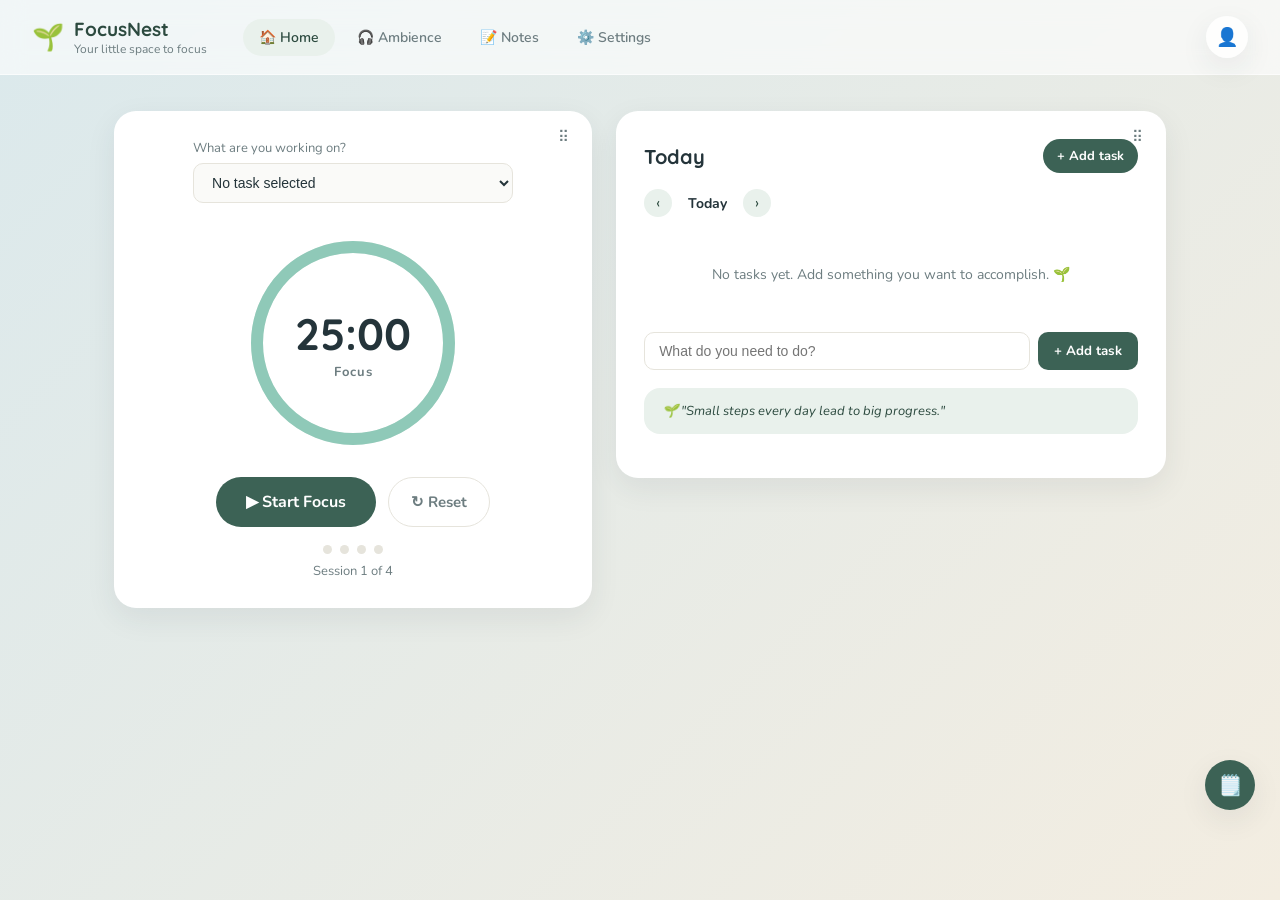
==== nest/index.html @ 93903e7e "feat: landing page added" ====
<!DOCTYPE html>
<html lang="en">
<head>
    <meta charset="UTF-8">
    <meta name="viewport" content="width=device-width, initial-scale=1.0">

    <title>FocusNest</title>

    <link rel="preconnect" href="https://fonts.googleapis.com">
    <link href="https://fonts.googleapis.com/css2?family=Nunito:wght@400;600;700;800&family=Quicksand:wght@600;700&display=swap" rel="stylesheet">

    <link rel="stylesheet" href="style.css">
</head>

<body>

    <div id="ambienceBackground"></div>

    <!-- ============ TOP NAV ============ -->
    <header class="topnav">

        <div class="brand">
            <span class="brand-leaf">🌱</span>
            <div>
                <div class="brand-name">FocusNest</div>
                <div class="brand-tag">Your little space to focus</div>
            </div>
        </div>

        <nav class="nav-links">
            <button class="nav-link active" id="navHome">🏠 Home</button>
            <button class="nav-link" id="navAmbience">🎧 Ambience</button>
            <button class="nav-link" id="navNotes">📝 Notes</button>
            <button class="nav-link" id="navSettings">⚙️ Settings</button>
        </nav>

        <button id="accountButton" class="account-avatar-button" aria-label="Account">👤</button>

    </header>

    <!-- ============ MOBILE BOTTOM NAV ============ -->
    <nav class="bottom-nav">
        <button class="bottom-nav-item active" id="bottomNavHome">
            <span>🏠</span>Home
        </button>
        <button class="bottom-nav-item" id="bottomNavTasks">
            <span>✅</span>Tasks
        </button>
        <button class="bottom-nav-item" id="bottomNavAmbience">
            <span>🎧</span>Ambience
        </button>
        <button class="bottom-nav-item" id="bottomNavNotes">
            <span>📝</span>Notes
        </button>
        <button class="bottom-nav-item" id="bottomNavMore">
            <span>⋯</span>More
        </button>
    </nav>

    <main class="dashboard">

        <!-- ============ FOCUS CARD ============ -->
        <section class="focus-card" id="focusCard">

            <div class="card-drag-handle" title="Drag to move, double-click to reset">⠿</div>

            <!-- TIMER VIEW -->
            <div class="card-view active" id="timerView">

                <div class="task-select-row">
                    <label for="activeTaskSelect" class="task-select-label">What are you working on?</label>
                    <select id="activeTaskSelect" class="task-select">
                        <option value="">No task selected</option>
                    </select>
                </div>

                <div class="progress-ring-wrap">

                    <svg viewBox="0 0 220 220" class="progress-ring">
                        <circle class="ring-track" cx="110" cy="110" r="96"></circle>
                        <circle class="ring-progress" id="ringProgress" cx="110" cy="110" r="96"></circle>
                    </svg>

                    <div class="timer-center">
                        <div class="timer" id="timer">25:00</div>
                        <p class="session-type" id="sessionType">Focus</p>
                    </div>

                </div>

                <div class="timer-controls">
                    <button id="startButton" class="btn-primary btn-lg">▶ Start Focus</button>
                    <button id="resetButton" class="btn-ghost">↻ Reset</button>
                </div>

                <div class="session-dots" id="sessionDots"></div>

                <p class="session-count" id="sessionProgress">Session 1 of 4</p>

            </div>

            <!-- SESSION COMPLETE VIEW -->
            <div class="card-view" id="completeView">

                <div class="complete-icon">🌱</div>

                <h2 class="complete-title">Session Complete!</h2>
                <p class="complete-sub">Great work! 🎉</p>
                <p class="complete-detail">You focused for <strong id="completedMinutes">25</strong> minutes.</p>

                <div class="quote-box">"Progress, not perfection. Keep going!"</div>

                <div class="complete-actions">
                    <button id="takeBreakButton" class="btn-primary">Take a Break</button>
                    <button id="startNextButton" class="btn-secondary">Start Next Session</button>
                </div>

            </div>

            <!-- BREAK INTRO VIEW -->
            <div class="card-view" id="breakIntroView">

                <div class="break-hero"></div>

                <h2 class="complete-title">Time for a Break</h2>
                <p class="complete-sub">You've earned this! 🌱</p>

                <div class="timer break-preview-timer" id="breakPreviewTimer">05:00</div>

                <ul class="break-suggestions">
                    <li><label><input type="radio" name="breakSuggestion" checked> Take a short walk</label></li>
                    <li><label><input type="radio" name="breakSuggestion"> Drink some water</label></li>
                    <li><label><input type="radio" name="breakSuggestion"> Stretch</label></li>
                    <li><label><input type="radio" name="breakSuggestion"> Look away from your screen</label></li>
                </ul>

                <div class="complete-actions">
                    <button id="startBreakButton" class="btn-primary">▶ Start Break</button>
                    <button id="skipBreakButton" class="btn-secondary">Skip</button>
                </div>

            </div>

        </section>

        <!-- ============ TASKS CARD ============ -->
        <section class="tasks-card" id="tasksCard">

            <div class="card-drag-handle" title="Drag to move, double-click to reset">⠿</div>

            <div class="tasks-header">
                <h2>Today</h2>
                <button id="addTaskHeaderButton" class="btn-primary btn-sm">+ Add task</button>
            </div>

            <div class="date-nav" id="dateNav">
                <button id="prevDateButton" class="date-nav-button" aria-label="Previous day">‹</button>
                <button id="dateLabel" class="date-label" title="Jump to today">Today</button>
                <button id="nextDateButton" class="date-nav-button" aria-label="Next day">›</button>
            </div>

            <div class="task-list" id="taskList"></div>

            <div class="add-task-container">
                <input type="text" id="taskInput" placeholder="What do you need to do?">
                <button id="addTaskButton">+ Add task</button>
            </div>

            <div class="quote-box small">🌱 "Small steps every day lead to big progress."</div>

        </section>

    </main>

    <!-- ============ AMBIENCE MODAL ============ -->
    <div class="modal-overlay" id="ambienceOverlay">
        <div class="modal-panel ambience-modal">

            <div class="modal-header">
                <div class="modal-header-icon">🎧</div>
                <div>
                    <h2>Ambience</h2>
                    <p class="modal-subtitle">Set the mood for your focus session.</p>
                </div>
                <button class="modal-close" id="closeAmbienceButton" aria-label="Close">×</button>
            </div>

            <div class="tabs">
                <button class="tab active" id="tabEnvironments">🌿 Environments</button>
                <button class="tab" id="tabCustomMix">🎚️ Custom Mix</button>
            </div>

            <div id="environmentsSection">
                <p class="section-label">Focus Environments <span>Pick a preset and get started instantly.</span></p>
                <div class="ambience-list" id="ambienceList"></div>
            </div>

            <div class="volume-row">
                <span class="volume-icon">🔊</span>
                <div class="volume-info">
                    <span class="volume-label">Master Volume</span>
                    <span class="volume-sub">Control the overall ambience volume.</span>
                </div>
                <input type="range" id="masterVolume" min="0" max="100" value="70" class="sound-volume">
                <span class="volume-value" id="masterVolumeValue">70%</span>
            </div>

            <div class="sounds-section">
                <div class="sounds-section-header">
                    <span class="section-label">Active Sounds <span>Adjust individual sounds or turn them on/off.</span></span>
                    <button class="link-button" id="clearAllSounds">Clear All</button>
                </div>

                <div id="soundsList" class="sounds-list"></div>

                <div class="sounds-footer">
                    <button class="btn-ghost btn-sm" id="addAnotherSound">+ Add another sound</button>
                    <button class="btn-primary btn-sm" id="playAllSounds">▶ Play All</button>
                </div>
            </div>

        </div>
    </div>

    <!-- ============ SETTINGS MODAL ============ -->
    <div class="modal-overlay" id="settingsOverlay">
        <div class="modal-panel settings-modal">

            <div class="modal-header">
                <div class="modal-header-icon">⚙️</div>
                <div>
                    <h2>Focus Settings</h2>
                    <p class="modal-subtitle">Customize your rhythm.</p>
                </div>
                <button class="modal-close" id="closeSettingsButton" aria-label="Close">×</button>
            </div>

            <div class="setting-row">
                <span class="setting-icon setting-icon-orange">☀️</span>
                <div class="setting-info">
                    <span class="setting-name">Focus duration</span>
                    <span class="setting-desc">How long do you want to focus?</span>
                </div>
                <div class="stepper">
                    <button class="stepper-btn" data-target="focusDuration" data-dir="-1">−</button>
                    <input type="number" id="focusDuration" min="1" value="25" readonly>
                    <button class="stepper-btn" data-target="focusDuration" data-dir="1">+</button>
                </div>
                <span class="setting-unit">minutes</span>
            </div>

            <div class="setting-row">
                <span class="setting-icon setting-icon-pink">🍵</span>
                <div class="setting-info">
                    <span class="setting-name">Short break</span>
                    <span class="setting-desc">A quick recharge.</span>
                </div>
                <div class="stepper">
                    <button class="stepper-btn" data-target="shortBreakDuration" data-dir="-1">−</button>
                    <input type="number" id="shortBreakDuration" min="1" value="5" readonly>
                    <button class="stepper-btn" data-target="shortBreakDuration" data-dir="1">+</button>
                </div>
                <span class="setting-unit">minutes</span>
            </div>

            <div class="setting-row">
                <span class="setting-icon setting-icon-blue">🌙</span>
                <div class="setting-info">
                    <span class="setting-name">Long break</span>
                    <span class="setting-desc">A longer rest.</span>
                </div>
                <div class="stepper">
                    <button class="stepper-btn" data-target="longBreakDuration" data-dir="-1">−</button>
                    <input type="number" id="longBreakDuration" min="1" value="15" readonly>
                    <button class="stepper-btn" data-target="longBreakDuration" data-dir="1">+</button>
                </div>
                <span class="setting-unit">minutes</span>
            </div>

            <div class="setting-row">
                <span class="setting-icon setting-icon-flame">🔥</span>
                <div class="setting-info">
                    <span class="setting-name">Sessions before long break</span>
                    <span class="setting-desc">How many focus sessions?</span>
                </div>
                <div class="stepper">
                    <button class="stepper-btn" data-target="sessionsUntilLongBreak" data-dir="-1">−</button>
                    <input type="number" id="sessionsUntilLongBreak" min="1" value="4" readonly>
                    <button class="stepper-btn" data-target="sessionsUntilLongBreak" data-dir="1">+</button>
                </div>
                <span class="setting-unit">sessions</span>
            </div>

            <div class="settings-footer">
                <button class="btn-ghost" id="resetSettingsButton">↻ Reset to defaults</button>
                <button class="btn-primary" id="saveSettingsButton">Save Changes</button>
            </div>

        </div>
    </div>

    <!-- ============ NOTES MODAL ============ -->
    <div class="modal-overlay" id="notesOverlay">
        <div class="modal-panel notes-modal">

            <div class="modal-header">
                <div class="modal-header-icon">📝</div>
                <div>
                    <h2>Notes</h2>
                    <p class="modal-subtitle">Capture your thoughts, ideas and reminders.</p>
                </div>
                <button class="btn-primary btn-sm" id="newNoteButton" style="margin-left:auto;">+ New Note</button>
                <button class="modal-close" id="closeNotesButton" aria-label="Close">×</button>
            </div>

            <div class="notes-grid" id="notesGrid"></div>

        </div>
    </div>

    <!-- ============ ACCOUNT MODAL ============ -->
    <div class="modal-overlay" id="authOverlay">
        <div class="modal-panel auth-modal">

            <button class="modal-close" id="closeAuthButton" aria-label="Close">×</button>

            <div id="authLoggedOutView">

                <div class="auth-brand">
                    <span class="brand-leaf">🌱</span>
                    <div class="brand-name">FocusNest</div>
                    <p class="brand-tag">Your little space to focus.</p>
                </div>

                <div class="auth-tabs">
                    <button class="auth-tab active" id="authTabLogin">Log In</button>
                    <button class="auth-tab" id="authTabSignup">Sign Up</button>
                </div>

                <p id="authError" class="auth-error"></p>

                <div class="auth-field">
                    <span class="auth-field-icon">✉️</span>
                    <input type="email" id="authEmail" class="auth-input" placeholder="you@example.com">
                </div>

                <div class="auth-field">
                    <span class="auth-field-icon">🔒</span>
                    <input type="password" id="authPassword" class="auth-input" placeholder="Password (min 8 characters)">
                </div>

                <button id="authSubmitButton" class="btn-primary btn-block">Log In</button>

                <div class="auth-divider"><span>or continue with</span></div>

                <div class="auth-social-row">
                    <button class="auth-social-button" id="googleAuthButton">🔵 Google</button>
                    <button class="auth-social-button" id="microsoftAuthButton">🟦 Microsoft</button>
                </div>

                <p class="auth-toggle">
                    <span id="authToggleText">New here?</span>
                    <button id="authToggleButton" class="auth-toggle-button">Create an account</button>
                </p>

                <p class="auth-note">Tasks stay on this device until you log in. Once logged in, they sync across devices.</p>
            </div>

            <div id="authLoggedInView" class="auth-logged-in-view">
                <div class="auth-brand">
                    <span class="brand-leaf">🌱</span>
                    <div class="brand-name">Welcome back!</div>
                </div>
                <p>Signed in as <strong id="authUserEmail"></strong></p>
                <button id="logoutButton" class="btn-primary btn-block">Log Out</button>
            </div>

        </div>
    </div>

    <button id="stickyNotesButton" class="sticky-notes-button" aria-label="Open sticky notes">🗒️</button>
    <div id="stickyNotesContainer"></div>

    <script src="script.js"></script>

</body>
</html>
---- nest/style.css ----
/* =========================================================
   FocusNest — Design tokens
========================================================= */

:root {
    --bg-grad-1: #dbe9ec;
    --bg-grad-2: #f3ede1;

    --color-primary: #3c6255;
    --color-primary-dark: #2c4a3f;
    --color-primary-light: #e9f1ec;

    --color-card: #ffffff;
    --color-text: #24343a;
    --color-text-muted: #6d7d80;
    --color-border: #e6e4dc;

    --color-mint: #8fc9b8;
    --color-yellow: #fdf0c4;
    --color-yellow-border: #f3dd93;
    --color-blue: #cfe4f7;
    --color-blue-border: #a9cdec;
    --color-pink: #fbd9e3;
    --color-pink-border: #f3b7cb;
    --color-green: #dcefdc;
    --color-green-border: #b7dcb9;

    --radius-lg: 22px;
    --radius-md: 16px;
    --radius-sm: 10px;

    --shadow-card: 0 10px 30px rgba(36, 52, 58, 0.08);
    --shadow-modal: 0 20px 60px rgba(36, 52, 58, 0.25);

    --font-heading: "Quicksand", "Nunito", sans-serif;
    --font-body: "Nunito", sans-serif;
}

* {
    box-sizing: border-box;
}

body {
    margin: 0;

    font-family: var(--font-body);

    color: var(--color-text);

    background: linear-gradient(135deg, var(--bg-grad-1), var(--bg-grad-2));

    min-height: 100vh;
}

h1, h2, h3 {
    font-family: var(--font-heading);

    margin: 0;
}

button {
    font-family: var(--font-body);
}

#ambienceBackground {
    position: fixed;

    inset: 0;

    width: 100%;
    height: 100%;

    z-index: -1;

    background-position: center;
    background-size: cover;
    background-repeat: no-repeat;
}

#ambienceBackground video {
    width: 100%;
    height: 100%;

    object-fit: cover;
}


/* =========================================================
   TOP NAV
========================================================= */

.topnav {
    display: flex;

    align-items: center;

    gap: 24px;

    padding: 16px 32px;

    background: rgba(255, 255, 255, 0.6);

    backdrop-filter: blur(12px);

    border-bottom: 1px solid rgba(255, 255, 255, 0.6);

    position: sticky;

    top: 0;

    z-index: 200;
}

.brand {
    display: flex;

    align-items: center;

    gap: 10px;
}

.brand-leaf {
    font-size: 26px;
}

.brand-name {
    font-family: var(--font-heading);

    font-weight: 700;

    font-size: 19px;

    color: var(--color-primary-dark);
}

.brand-tag {
    font-size: 12px;

    color: var(--color-text-muted);
}

.nav-links {
    display: flex;

    gap: 6px;

    margin-left: 12px;
}

.nav-link {
    border: none;

    background: transparent;

    padding: 9px 16px;

    border-radius: 999px;

    font-size: 14px;

    font-weight: 600;

    color: var(--color-text-muted);

    cursor: pointer;

    transition: background 0.15s ease, color 0.15s ease;
}

.nav-link:hover {
    background: rgba(60, 98, 85, 0.08);
}

.nav-link.active {
    background: var(--color-primary-light);

    color: var(--color-primary-dark);
}

.account-avatar-button {
    margin-left: auto;

    width: 42px;
    height: 42px;

    border-radius: 50%;

    border: none;

    background: rgba(255, 255, 255, 0.8);

    font-size: 18px;

    cursor: pointer;

    box-shadow: var(--shadow-card);
}

.account-avatar-button.logged-in {
    background: var(--color-primary);

    color: white;
}


/* =========================================================
   BOTTOM NAV (mobile)
========================================================= */

.bottom-nav {
    display: none;

    position: fixed;

    bottom: 0;
    left: 0;
    right: 0;

    background: rgba(255, 255, 255, 0.92);

    backdrop-filter: blur(12px);

    border-top: 1px solid var(--color-border);

    z-index: 200;

    padding: 6px 4px calc(6px + env(safe-area-inset-bottom));
}

.bottom-nav-item {
    border: none;

    background: transparent;

    display: flex;

    flex-direction: column;

    align-items: center;

    gap: 2px;

    font-size: 11px;

    color: var(--color-text-muted);

    padding: 6px 0;

    flex: 1;

    cursor: pointer;
}

.bottom-nav-item span {
    font-size: 18px;
}

.bottom-nav-item.active {
    color: var(--color-primary-dark);

    font-weight: 700;
}


/* =========================================================
   DASHBOARD LAYOUT
========================================================= */

.dashboard {
    max-width: 1100px;

    margin: 0 auto;

    padding: 36px 24px 60px;

    display: grid;

    grid-template-columns: 1fr 1.15fr;

    gap: 24px;

    align-items: start;
}


/* =========================================================
   SHARED CARD / BUTTON STYLES
========================================================= */

.focus-card,
.tasks-card {
    background: var(--color-card);

    border-radius: var(--radius-lg);

    box-shadow: var(--shadow-card);

    padding: 28px;

    position: relative;
}

.card-drag-handle {
    position: absolute;

    top: 12px;
    right: 16px;

    font-size: 15px;

    letter-spacing: 1px;

    color: var(--color-text-muted);

    cursor: grab;

    user-select: none;

    padding: 4px 6px;

    border-radius: 6px;
}

.card-drag-handle:hover {
    background: rgba(0, 0, 0, 0.05);
}

.card-drag-handle:active {
    cursor: grabbing;
}

.focus-card {
    display: flex;

    flex-direction: column;

    align-items: center;

    text-align: center;
}

.btn-primary,
.btn-secondary,
.btn-ghost {
    border: none;

    border-radius: 999px;

    padding: 12px 22px;

    font-size: 15px;

    font-weight: 700;

    cursor: pointer;

    transition: transform 0.15s ease, opacity 0.15s ease;
}

.btn-primary {
    background: var(--color-primary);

    color: white;
}

.btn-primary:hover {
    background: var(--color-primary-dark);
}

.btn-secondary {
    background: var(--color-primary-light);

    color: var(--color-primary-dark);
}

.btn-secondary:hover {
    background: #dcebe3;
}

.btn-ghost {
    background: transparent;

    color: var(--color-text-muted);

    border: 1.5px solid var(--color-border);
}

.btn-ghost:hover {
    background: rgba(0, 0, 0, 0.03);
}

.btn-lg {
    padding: 14px 30px;

    font-size: 16px;
}

.btn-sm {
    padding: 8px 14px;

    font-size: 13px;
}

.btn-block {
    width: 100%;
}

.link-button {
    border: none;

    background: transparent;

    color: var(--color-text-muted);

    font-size: 13px;

    font-weight: 600;

    cursor: pointer;

    text-decoration: underline;
}

.quote-box {
    background: var(--color-primary-light);

    color: var(--color-primary-dark);

    border-radius: var(--radius-md);

    padding: 14px 18px;

    font-size: 14px;

    font-style: italic;

    margin: 16px 0;
}

.quote-box.small {
    margin-top: 18px;

    font-size: 13px;

    text-align: left;
}


/* =========================================================
   FOCUS CARD — TIMER VIEW
========================================================= */

.card-view {
    display: none;

    width: 100%;

    flex-direction: column;

    align-items: center;
}

.card-view.active {
    display: flex;
}

.task-select-row {
    width: 100%;

    max-width: 320px;

    text-align: left;

    margin-bottom: 20px;
}

.task-select-label {
    display: block;

    font-size: 13px;

    color: var(--color-text-muted);

    margin-bottom: 6px;
}

.task-select {
    width: 100%;

    padding: 10px 14px;

    border-radius: var(--radius-sm);

    border: 1.5px solid var(--color-border);

    background: #fafaf8;

    font-size: 14px;

    color: var(--color-text);
}

.progress-ring-wrap {
    position: relative;

    width: 220px;
    height: 220px;

    margin: 10px 0 24px;
}

.progress-ring {
    width: 100%;
    height: 100%;

    transform: rotate(-90deg);
}

.ring-track {
    fill: none;

    stroke: var(--color-primary-light);

    stroke-width: 12;
}

.ring-progress {
    fill: none;

    stroke: var(--color-mint);

    stroke-width: 12;

    stroke-linecap: round;

    stroke-dasharray: 603;

    stroke-dashoffset: 0;

    transition: stroke-dashoffset 0.3s linear;
}

.timer-center {
    position: absolute;

    inset: 0;

    display: flex;

    flex-direction: column;

    align-items: center;

    justify-content: center;
}

.timer {
    font-family: var(--font-heading);

    font-size: 44px;

    font-weight: 700;

    color: var(--color-text);
}

.session-type {
    margin: 2px 0 0;

    font-size: 13px;

    font-weight: 700;

    letter-spacing: 1px;

    color: var(--color-text-muted);
}

.timer-controls {
    display: flex;

    gap: 12px;

    margin-bottom: 18px;
}

.session-dots {
    display: flex;

    gap: 8px;

    margin-bottom: 8px;
}

.session-dot {
    width: 9px;
    height: 9px;

    border-radius: 50%;

    background: var(--color-border);
}

.session-dot.filled {
    background: var(--color-primary);
}

.session-count {
    font-size: 13px;

    color: var(--color-text-muted);

    margin: 0;
}


/* =========================================================
   SESSION COMPLETE / BREAK VIEWS
========================================================= */

.complete-icon {
    width: 64px;
    height: 64px;

    border-radius: 50%;

    background: var(--color-primary-light);

    display: flex;

    align-items: center;

    justify-content: center;

    font-size: 30px;

    margin-bottom: 14px;
}

.complete-title {
    font-size: 22px;

    margin-bottom: 4px;
}

.complete-sub {
    margin: 0;

    color: var(--color-text-muted);

    font-size: 14px;
}

.complete-detail {
    margin: 8px 0 0;

    font-size: 14px;
}

.complete-actions {
    display: flex;

    gap: 12px;

    margin-top: 6px;
}

.break-hero {
    width: 100%;

    height: 110px;

    border-radius: var(--radius-md);

    margin-bottom: 16px;

    background: linear-gradient(180deg, #f6c98b 0%, #f0b285 45%, #dfe7e6 100%);

    position: relative;

    overflow: hidden;
}

.break-hero::after {
    content: "";

    position: absolute;

    left: 50%;
    bottom: -30px;

    transform: translateX(-50%);

    width: 70px;
    height: 70px;

    border-radius: 50%;

    background: #fff6e0;

    box-shadow: 0 0 30px 10px rgba(255, 246, 224, 0.6);
}

.break-preview-timer {
    font-size: 32px;

    margin-bottom: 14px;
}

.break-suggestions {
    list-style: none;

    padding: 0;

    margin: 0 0 18px;

    width: 100%;

    max-width: 320px;

    text-align: left;

    display: flex;

    flex-direction: column;

    gap: 8px;
}

.break-suggestions label {
    display: flex;

    align-items: center;

    gap: 10px;

    font-size: 14px;

    padding: 8px 4px;
}


/* =========================================================
   TASKS CARD
========================================================= */

.tasks-header {
    display: flex;

    align-items: center;

    justify-content: space-between;

    margin-bottom: 16px;
}

.tasks-header h2 {
    font-size: 20px;
}

.date-nav {
    display: flex;

    align-items: center;

    gap: 10px;

    margin-bottom: 14px;
}

.date-nav-button {
    border: none;

    background: var(--color-primary-light);

    color: var(--color-primary-dark);

    width: 28px;
    height: 28px;

    border-radius: 50%;

    cursor: pointer;

    font-size: 16px;
}

.date-label {
    border: none;

    background: transparent;

    font-weight: 700;

    font-size: 14px;

    cursor: pointer;

    color: var(--color-text);
}

.task-list {
    display: flex;

    flex-direction: column;

    gap: 8px;

    min-height: 60px;
}

.empty-state {
    color: var(--color-text-muted);

    font-size: 14px;

    text-align: center;

    padding: 20px 0;
}

.task {
    display: flex;

    align-items: center;

    gap: 10px;

    padding: 10px 12px;

    border-radius: var(--radius-sm);

    background: #fafaf8;

    border: 1px solid var(--color-border);
}

.task span {
    flex: 1;

    font-size: 14px;
}

.task span.completed {
    text-decoration: line-through;

    color: var(--color-text-muted);
}

.task-checkbox {
    width: 18px;
    height: 18px;

    accent-color: var(--color-primary);
}

.task-pomodoros {
    font-size: 12px;

    color: var(--color-text-muted);
}

.focus-task,
.delete-task {
    border: none;

    background: transparent;

    cursor: pointer;

    font-size: 12px;

    padding: 4px 8px;

    border-radius: 999px;

    color: var(--color-text-muted);
}

.focus-task {
    background: var(--color-primary-light);

    color: var(--color-primary-dark);

    font-weight: 700;
}

.delete-task {
    font-size: 14px;
}

.add-task-container {
    display: flex;

    gap: 8px;

    margin-top: 14px;
}

#taskInput {
    flex: 1;

    padding: 10px 14px;

    border-radius: var(--radius-sm);

    border: 1.5px solid var(--color-border);

    font-size: 14px;
}

#addTaskButton {
    border: none;

    background: var(--color-primary);

    color: white;

    border-radius: var(--radius-sm);

    padding: 10px 16px;

    font-weight: 700;

    cursor: pointer;

    white-space: nowrap;
}


/* =========================================================
   MODALS (shared)
========================================================= */

.modal-overlay {
    position: fixed;

    inset: 0;

    background: rgba(20, 30, 32, 0.45);

    backdrop-filter: blur(4px);

    display: flex;

    align-items: center;

    justify-content: center;

    padding: 20px;

    opacity: 0;

    visibility: hidden;

    transition: opacity 0.2s ease, visibility 0.2s ease;

    z-index: 500;
}

.modal-overlay.open {
    opacity: 1;

    visibility: visible;
}

.modal-panel {
    background: var(--color-card);

    border-radius: var(--radius-lg);

    box-shadow: var(--shadow-modal);

    padding: 26px;

    width: 100%;

    max-width: 480px;

    max-height: 86vh;

    overflow-y: auto;

    transform: translateY(10px);

    transition: transform 0.2s ease;

    position: relative;
}

.modal-overlay.open .modal-panel {
    transform: translateY(0);
}

.modal-header {
    display: flex;

    align-items: flex-start;

    gap: 14px;

    margin-bottom: 20px;
}

.modal-header-icon {
    width: 44px;
    height: 44px;

    border-radius: 50%;

    background: var(--color-primary-light);

    display: flex;

    align-items: center;

    justify-content: center;

    font-size: 20px;

    flex-shrink: 0;
}

.modal-header h2 {
    font-size: 19px;
}

.modal-subtitle {
    margin: 2px 0 0;

    font-size: 13px;

    color: var(--color-text-muted);
}

.modal-close {
    margin-left: auto;

    border: none;

    background: transparent;

    font-size: 24px;

    color: var(--color-text-muted);

    cursor: pointer;

    line-height: 1;
}


/* =========================================================
   AMBIENCE MODAL
========================================================= */

.ambience-modal {
    max-width: 560px;
}

.tabs {
    display: flex;

    gap: 8px;

    background: #f2f1ea;

    padding: 5px;

    border-radius: 999px;

    margin-bottom: 20px;
}

.tab {
    flex: 1;

    border: none;

    background: transparent;

    padding: 9px 12px;

    border-radius: 999px;

    font-size: 13px;

    font-weight: 700;

    color: var(--color-text-muted);

    cursor: pointer;
}

.tab.active {
    background: var(--color-card);

    color: var(--color-text);

    box-shadow: 0 2px 6px rgba(0, 0, 0, 0.08);
}

.section-label {
    display: block;

    font-size: 14px;

    font-weight: 700;

    margin-bottom: 4px;
}

.section-label span {
    display: block;

    font-size: 12px;

    font-weight: 400;

    color: var(--color-text-muted);

    margin-top: 2px;
}

.ambience-list {
    display: grid;

    grid-template-columns: repeat(3, 1fr);

    gap: 10px;

    margin: 10px 0 20px;
}

.ambience-card {
    border: 2.5px solid transparent;

    background: transparent;

    padding: 0;

    cursor: pointer;

    text-align: left;

    color: var(--color-text);

    border-radius: 14px;

    overflow: hidden;

    transition: transform 0.15s ease, border-color 0.15s ease, box-shadow 0.15s ease;
}

.ambience-card:hover {
    transform: translateY(-2px);
}

.ambience-card.selected {
    border-color: var(--color-primary);

    box-shadow: 0 0 0 3px rgba(60, 98, 85, 0.18);
}

.ambience-preview {
    width: 100%;

    height: 70px;

    overflow: hidden;

    position: relative;

    display: flex;

    align-items: flex-end;

    padding: 6px 8px;
}

.ambience-preview::before {
    content: "";

    position: absolute;

    inset: 0;

    background: linear-gradient(180deg, rgba(0, 0, 0, 0.05) 40%, rgba(0, 0, 0, 0.45) 100%);

    z-index: 0;
}

.ambience-card.selected .ambience-preview::after {
    content: "✓";

    position: absolute;

    top: 6px;
    right: 6px;

    width: 22px;
    height: 22px;

    border-radius: 50%;

    background: var(--color-primary);

    color: white;

    font-size: 13px;

    font-weight: 700;

    display: flex;

    align-items: center;

    justify-content: center;

    z-index: 2;
}

.ambience-preview img,
.ambience-preview video {
    position: absolute;

    inset: 0;

    width: 100%;

    height: 100%;

    object-fit: cover;
}

.no-ambience-preview {
    width: 100%;
    height: 100%;

    display: flex;

    align-items: center;

    justify-content: center;

    background: rgba(0, 0, 0, 0.08);

    font-size: 22px;
}

.ambience-card span.card-name {
    position: relative;

    z-index: 1;

    color: white;

    font-size: 12px;

    font-weight: 700;

    text-shadow: 0 1px 3px rgba(0, 0, 0, 0.5);
}

.ambience-card span.card-sub {
    display: block;

    font-size: 10px;

    color: var(--color-text-muted);

    padding: 4px 8px 6px;
}

.volume-row {
    display: flex;

    align-items: center;

    gap: 12px;

    padding: 12px 0;

    border-top: 1px solid var(--color-border);

    border-bottom: 1px solid var(--color-border);

    margin-bottom: 18px;
}

.volume-icon {
    font-size: 18px;
}

.volume-info {
    display: flex;

    flex-direction: column;

    min-width: 110px;
}

.volume-label {
    font-size: 13px;

    font-weight: 700;
}

.volume-sub {
    font-size: 11px;

    color: var(--color-text-muted);
}

.sound-volume {
    flex: 1;

    accent-color: var(--color-primary);
}

.volume-value {
    font-size: 12px;

    color: var(--color-text-muted);

    width: 34px;

    text-align: right;
}

.sounds-section-header {
    display: flex;

    align-items: flex-start;

    justify-content: space-between;

    margin-bottom: 10px;
}

.sounds-list {
    display: flex;

    flex-direction: column;

    gap: 12px;

    margin-bottom: 16px;
}

.sound-item {
    display: flex;

    align-items: center;

    gap: 12px;

    padding: 10px 12px;

    border-radius: 14px;

    border: 2px solid transparent;

    background: #fafaf8;

    transition: border-color 0.2s ease, background 0.2s ease;
}

.sound-item.active {
    border-color: var(--color-mint);

    background: var(--color-primary-light);
}

.sound-icon {
    font-size: 20px;

    width: 26px;

    text-align: center;

    flex-shrink: 0;
}

.sound-info {
    flex: 1;

    min-width: 0;

    display: flex;

    flex-direction: column;

    gap: 6px;
}

.sound-name {
    font-size: 13px;

    font-weight: 700;
}

.sound-sub {
    font-size: 11px;

    color: var(--color-text-muted);
}

.sound-toggle {
    flex-shrink: 0;

    width: 38px;
    height: 22px;

    border-radius: 12px;

    border: none;

    background: rgba(0, 0, 0, 0.15);

    cursor: pointer;

    position: relative;

    transition: background 0.2s ease;
}

.sound-toggle::before {
    content: "";

    position: absolute;

    top: 3px;
    left: 3px;

    width: 16px;
    height: 16px;

    border-radius: 50%;

    background: white;

    transition: transform 0.2s ease;
}

.sound-toggle.active {
    background: var(--color-primary);
}

.sound-toggle.active::before {
    transform: translateX(16px);
}

.sounds-footer {
    display: flex;

    justify-content: space-between;

    gap: 10px;
}


/* =========================================================
   SETTINGS MODAL
========================================================= */

.settings-modal {
    max-width: 460px;
}

.setting-row {
    display: flex;

    align-items: center;

    gap: 14px;

    padding: 14px 0;

    border-bottom: 1px solid var(--color-border);
}

.setting-icon {
    width: 38px;
    height: 38px;

    border-radius: 50%;

    display: flex;

    align-items: center;

    justify-content: center;

    font-size: 17px;

    flex-shrink: 0;
}

.setting-icon-orange { background: #fdead0; }
.setting-icon-pink { background: #fbdfe6; }
.setting-icon-blue { background: #dbe8f7; }
.setting-icon-flame { background: #fde2d2; }

.setting-info {
    flex: 1;

    min-width: 0;

    display: flex;

    flex-direction: column;
}

.setting-name {
    font-size: 14px;

    font-weight: 700;
}

.setting-desc {
    font-size: 11px;

    color: var(--color-text-muted);
}

.stepper {
    display: flex;

    align-items: center;

    gap: 6px;

    background: #f5f4ee;

    border-radius: 999px;

    padding: 4px;
}

.stepper-btn {
    width: 26px;
    height: 26px;

    border-radius: 50%;

    border: none;

    background: var(--color-card);

    color: var(--color-text);

    font-size: 15px;

    cursor: pointer;

    box-shadow: 0 1px 3px rgba(0, 0, 0, 0.1);
}

.stepper input {
    width: 30px;

    text-align: center;

    border: none;

    background: transparent;

    font-size: 14px;

    font-weight: 700;

    color: var(--color-text);
}

.setting-unit {
    font-size: 12px;

    color: var(--color-text-muted);

    width: 54px;
}

.settings-footer {
    display: flex;

    justify-content: space-between;

    gap: 10px;

    margin-top: 20px;
}


/* =========================================================
   NOTES MODAL
========================================================= */

.notes-modal {
    max-width: 720px;
}

.notes-grid {
    display: grid;

    grid-template-columns: repeat(3, 1fr);

    gap: 14px;
}

.note-card {
    border-radius: var(--radius-md);

    padding: 14px;

    display: flex;

    flex-direction: column;

    gap: 8px;

    min-height: 140px;

    border: 1.5px solid transparent;
}

.note-card.color-yellow { background: var(--color-yellow); border-color: var(--color-yellow-border); }
.note-card.color-blue { background: var(--color-blue); border-color: var(--color-blue-border); }
.note-card.color-pink { background: var(--color-pink); border-color: var(--color-pink-border); }
.note-card.color-green { background: var(--color-green); border-color: var(--color-green-border); }

.note-card-header {
    display: flex;

    align-items: center;

    justify-content: space-between;
}

.note-title-input {
    border: none;

    background: transparent;

    font-family: var(--font-heading);

    font-weight: 700;

    font-size: 14px;

    width: 80%;
}

.note-delete {
    border: none;

    background: transparent;

    cursor: pointer;

    font-size: 13px;

    color: rgba(36, 52, 58, 0.5);
}

.note-content {
    flex: 1;

    border: none;

    background: transparent;

    resize: none;

    font-family: var(--font-body);

    font-size: 13px;

    color: var(--color-text);
}

.note-content:focus,
.note-title-input:focus {
    outline: none;
}


/* =========================================================
   ACCOUNT MODAL
========================================================= */

.auth-modal {
    max-width: 380px;

    text-align: center;
}

.auth-brand {
    margin-bottom: 18px;
}

.auth-brand .brand-name {
    font-size: 20px;

    margin-top: 4px;
}

.auth-tabs {
    display: flex;

    background: #f2f1ea;

    border-radius: 999px;

    padding: 4px;

    margin-bottom: 16px;
}

.auth-tab {
    flex: 1;

    border: none;

    background: transparent;

    padding: 9px 0;

    border-radius: 999px;

    font-size: 13px;

    font-weight: 700;

    color: var(--color-text-muted);

    cursor: pointer;
}

.auth-tab.active {
    background: var(--color-card);

    color: var(--color-text);

    box-shadow: 0 2px 6px rgba(0, 0, 0, 0.08);
}

.auth-error {
    color: #c0392b;

    font-size: 13px;

    min-height: 18px;

    margin: 0 0 6px;
}

.auth-field {
    display: flex;

    align-items: center;

    gap: 8px;

    border: 1.5px solid var(--color-border);

    border-radius: var(--radius-sm);

    padding: 10px 12px;

    margin-bottom: 10px;

    text-align: left;
}

.auth-field-icon {
    font-size: 14px;
}

.auth-input {
    border: none;

    outline: none;

    flex: 1;

    font-size: 14px;

    background: transparent;
}

.auth-divider {
    display: flex;

    align-items: center;

    text-align: center;

    color: var(--color-text-muted);

    font-size: 12px;

    margin: 16px 0;
}

.auth-divider::before,
.auth-divider::after {
    content: "";

    flex: 1;

    height: 1px;

    background: var(--color-border);
}

.auth-divider span {
    padding: 0 10px;
}

.auth-social-row {
    display: flex;

    gap: 10px;

    margin-bottom: 16px;
}

.auth-social-button {
    flex: 1;

    padding: 10px;

    border-radius: var(--radius-sm);

    border: 1.5px solid var(--color-border);

    background: white;

    font-size: 13px;

    font-weight: 600;

    cursor: pointer;
}

.auth-toggle {
    font-size: 13px;

    color: var(--color-text-muted);

    margin-bottom: 10px;
}

.auth-toggle-button {
    border: none;

    background: transparent;

    color: var(--color-primary);

    font-weight: 700;

    cursor: pointer;

    text-decoration: underline;
}

.auth-note {
    font-size: 11px;

    color: var(--color-text-muted);
}

.auth-logged-in-view {
    text-align: center;
}

.auth-logged-in-view p {
    margin: 10px 0 18px;
}


/* =========================================================
   STICKY NOTES (floating, existing feature)
========================================================= */

.sticky-notes-button {
    position: fixed;

    bottom: 90px;
    right: 25px;

    width: 50px;
    height: 50px;

    border-radius: 50%;

    border: none;

    background: var(--color-primary);

    color: white;

    font-size: 20px;

    cursor: pointer;

    box-shadow: var(--shadow-card);

    z-index: 150;
}

.sticky-note {
    position: absolute;

    width: 220px;

    min-height: 180px;

    background: var(--color-yellow);

    border: 1px solid var(--color-yellow-border);

    border-radius: 10px;

    padding: 14px;

    box-shadow: var(--shadow-card);

    z-index: 160;
}

.sticky-note-delete {
    position: absolute;

    top: 6px;
    right: 6px;

    width: 22px;
    height: 22px;

    border-radius: 50%;

    border: none;

    background: rgba(0, 0, 0, 0.1);

    color: var(--color-text);

    font-size: 15px;

    line-height: 1;

    cursor: pointer;
}

.sticky-note-delete:hover {
    background: rgba(0, 0, 0, 0.2);
}

#stickyNotesContainer {
    position: fixed;

    inset: 0;

    pointer-events: none;

    z-index: 160;
}

#stickyNotesContainer .sticky-note {
    pointer-events: auto;
}

.sticky-note-content {
    width: 100%;

    min-height: 130px;

    margin-top: 18px;

    border: none;

    background: transparent;

    resize: none;

    font-family: var(--font-body);

    font-size: 13px;
}


/* =========================================================
   RESPONSIVE
========================================================= */

@media (max-width: 900px) {

    .nav-links {
        display: none;
    }

    .bottom-nav {
        display: flex;
    }

    .dashboard {
        grid-template-columns: 1fr;

        padding: 20px 16px 90px;
    }

    .ambience-list {
        grid-template-columns: repeat(2, 1fr);
    }

    .notes-grid {
        grid-template-columns: 1fr 1fr;
    }

    .modal-panel {
        max-height: 80vh;
    }
}

@media (max-width: 520px) {

    .topnav {
        padding: 12px 16px;
    }

    .brand-tag {
        display: none;
    }

    .notes-grid {
        grid-template-columns: 1fr;
    }

    .ambience-list {
        grid-template-columns: repeat(2, 1fr);
    }

    .complete-actions {
        flex-direction: column;

        width: 100%;
    }

    .complete-actions button {
        width: 100%;
    }
}
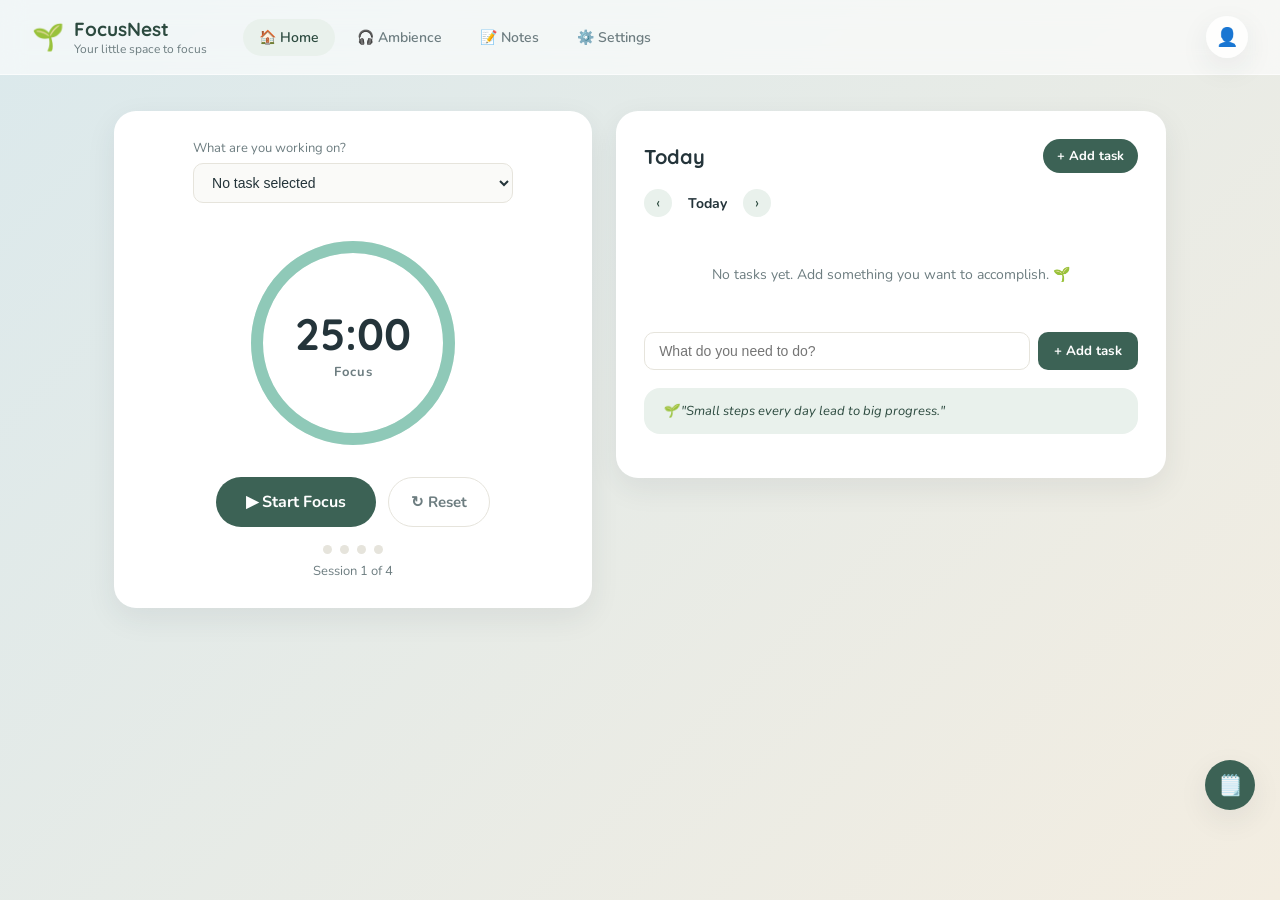
==== commit ebe9f834: "Feat: removed draggable and made static" ====
--- a/nest/index.html
+++ b/nest/index.html
@@ -62,8 +62,6 @@
         <!-- ============ FOCUS CARD ============ -->
         <section class="focus-card" id="focusCard">
 
-            <div class="card-drag-handle" title="Drag to move, double-click to reset">⠿</div>
-
             <!-- TIMER VIEW -->
             <div class="card-view active" id="timerView">
 
@@ -146,8 +144,6 @@
         <!-- ============ TASKS CARD ============ -->
         <section class="tasks-card" id="tasksCard">
 
-            <div class="card-drag-handle" title="Drag to move, double-click to reset">⠿</div>
-
             <div class="tasks-header">
                 <h2>Today</h2>
                 <button id="addTaskHeaderButton" class="btn-primary btn-sm">+ Add task</button>
--- a/nest/style.css
+++ b/nest/style.css
@@ -300,35 +300,6 @@
     position: relative;
 }
 
-.card-drag-handle {
-    position: absolute;
-
-    top: 12px;
-    right: 16px;
-
-    font-size: 15px;
-
-    letter-spacing: 1px;
-
-    color: var(--color-text-muted);
-
-    cursor: grab;
-
-    user-select: none;
-
-    padding: 4px 6px;
-
-    border-radius: 6px;
-}
-
-.card-drag-handle:hover {
-    background: rgba(0, 0, 0, 0.05);
-}
-
-.card-drag-handle:active {
-    cursor: grabbing;
-}
-
 .focus-card {
     display: flex;
 
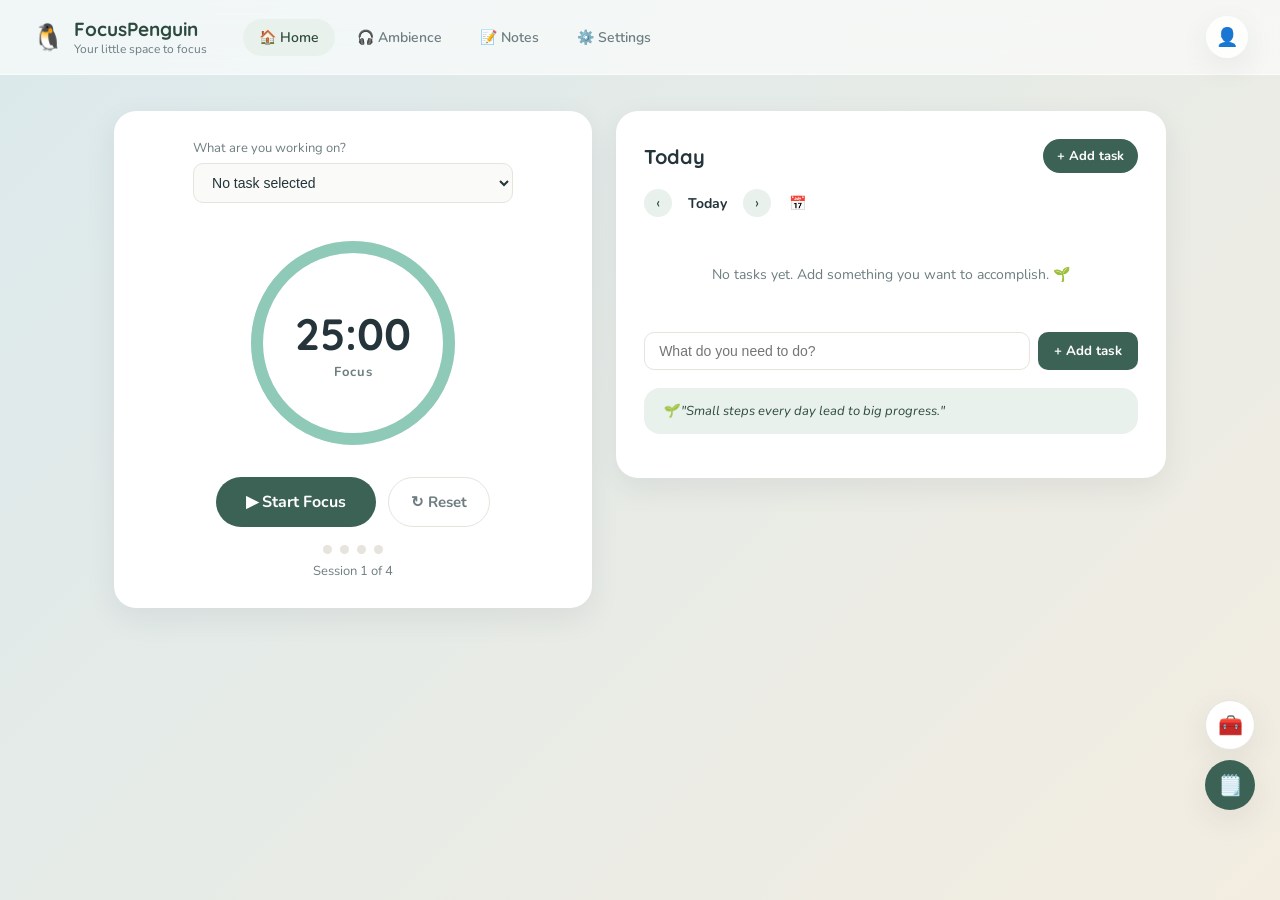
==== commit 2706a938: "feat: Added calender and changed to focusPenguin" ====
--- a/nest/index.html
+++ b/nest/index.html
@@ -4,7 +4,7 @@
     <meta charset="UTF-8">
     <meta name="viewport" content="width=device-width, initial-scale=1.0">
 
-    <title>FocusNest</title>
+    <title>FocusPenguin</title>
 
     <link rel="preconnect" href="https://fonts.googleapis.com">
     <link href="https://fonts.googleapis.com/css2?family=Nunito:wght@400;600;700;800&family=Quicksand:wght@600;700&display=swap" rel="stylesheet">
@@ -20,9 +20,9 @@
     <header class="topnav">
 
         <div class="brand">
-            <span class="brand-leaf">🌱</span>
+            <span class="brand-leaf">🐧</span>
             <div>
-                <div class="brand-name">FocusNest</div>
+                <div class="brand-name">FocusPenguin</div>
                 <div class="brand-tag">Your little space to focus</div>
             </div>
         </div>
@@ -100,7 +100,7 @@
             <!-- SESSION COMPLETE VIEW -->
             <div class="card-view" id="completeView">
 
-                <div class="complete-icon">🌱</div>
+                <div class="complete-icon">🐧</div>
 
                 <h2 class="complete-title">Session Complete!</h2>
                 <p class="complete-sub">Great work! 🎉</p>
@@ -153,6 +153,8 @@
                 <button id="prevDateButton" class="date-nav-button" aria-label="Previous day">‹</button>
                 <button id="dateLabel" class="date-label" title="Jump to today">Today</button>
                 <button id="nextDateButton" class="date-nav-button" aria-label="Next day">›</button>
+                <button id="openTaskCalendarButton" class="calendar-pick-button" aria-label="Pick a date">📅</button>
+                <input type="date" id="taskCalendarInput" class="hidden-date-input">
             </div>
 
             <div class="task-list" id="taskList"></div>
@@ -323,8 +325,8 @@
             <div id="authLoggedOutView">
 
                 <div class="auth-brand">
-                    <span class="brand-leaf">🌱</span>
-                    <div class="brand-name">FocusNest</div>
+                    <span class="brand-leaf">🐧</span>
+                    <div class="brand-name">FocusPenguin</div>
                     <p class="brand-tag">Your little space to focus.</p>
                 </div>
 
@@ -364,7 +366,7 @@
 
             <div id="authLoggedInView" class="auth-logged-in-view">
                 <div class="auth-brand">
-                    <span class="brand-leaf">🌱</span>
+                    <span class="brand-leaf">🐧</span>
                     <div class="brand-name">Welcome back!</div>
                 </div>
                 <p>Signed in as <strong id="authUserEmail"></strong></p>
@@ -374,9 +376,186 @@
         </div>
     </div>
 
+    <button id="moreToolsButton" class="more-tools-button" aria-label="Open more tools">🧰</button>
+
     <button id="stickyNotesButton" class="sticky-notes-button" aria-label="Open sticky notes">🗒️</button>
     <div id="stickyNotesContainer"></div>
 
+    <!-- ============ MORE TOOLS HUB ============ -->
+    <div class="modal-overlay" id="moreToolsOverlay">
+        <div class="modal-panel">
+
+            <div class="modal-header">
+                <div class="modal-header-icon">🧰</div>
+                <div>
+                    <h2>More Tools</h2>
+                    <p class="modal-subtitle">Extra little helpers for your day.</p>
+                </div>
+                <button class="modal-close" id="closeMoreToolsButton" aria-label="Close">×</button>
+            </div>
+
+            <div class="more-tools-grid">
+
+                <button class="more-tool-card" id="openExpenseTracker">
+                    <span class="more-tool-icon">💰</span>
+                    <span class="more-tool-name">Expense Tracker</span>
+                    <span class="more-tool-desc">Log spending, see your total</span>
+                </button>
+
+                <button class="more-tool-card" id="openKakeibo">
+                    <span class="more-tool-icon">📔</span>
+                    <span class="more-tool-name">Kakeibo</span>
+                    <span class="more-tool-desc">Japanese mindful budgeting</span>
+                </button>
+
+                <button class="more-tool-card" id="openDiary">
+                    <span class="more-tool-icon">📓</span>
+                    <span class="more-tool-name">Diary</span>
+                    <span class="more-tool-desc">A private note for today</span>
+                </button>
+
+                <button class="more-tool-card" id="openHabitTracker">
+                    <span class="more-tool-icon">✅</span>
+                    <span class="more-tool-name">Habit Tracker</span>
+                    <span class="more-tool-desc">Build a streak, one day at a time</span>
+                </button>
+
+            </div>
+
+        </div>
+    </div>
+
+    <!-- ============ EXPENSE TRACKER ============ -->
+    <div class="modal-overlay" id="expenseOverlay">
+        <div class="modal-panel tool-modal">
+
+            <div class="modal-header">
+                <button class="tool-back-button" data-back="moreToolsOverlay">← More</button>
+                <div class="modal-header-icon">💰</div>
+                <div>
+                    <h2>Expense Tracker</h2>
+                    <p class="modal-subtitle">A simple running log of your spending.</p>
+                </div>
+                <button class="modal-close" id="closeExpenseButton" aria-label="Close">×</button>
+            </div>
+
+            <div class="tool-total-banner">
+                <span>Total spent</span>
+                <span id="expenseTotal">₹0</span>
+            </div>
+
+            <div class="tool-add-row">
+                <input type="text" id="expenseDescInput" placeholder="What did you spend on?">
+                <input type="number" id="expenseAmountInput" placeholder="Amount" min="0">
+                <button class="btn-primary btn-sm" id="addExpenseButton">+ Add</button>
+            </div>
+
+            <div id="expenseList" class="tool-list"></div>
+
+        </div>
+    </div>
+
+    <!-- ============ KAKEIBO ============ -->
+    <div class="modal-overlay" id="kakeiboOverlay">
+        <div class="modal-panel tool-modal">
+
+            <div class="modal-header">
+                <button class="tool-back-button" data-back="moreToolsOverlay">← More</button>
+                <div class="modal-header-icon">📔</div>
+                <div>
+                    <h2>Kakeibo</h2>
+                    <p class="modal-subtitle">Mindful budgeting: Needs, Wants, Culture, Unexpected.</p>
+                </div>
+                <button class="modal-close" id="closeKakeiboButton" aria-label="Close">×</button>
+            </div>
+
+            <div class="date-nav" id="kakeiboMonthNav">
+                <button id="kakeiboPrevMonthButton" class="date-nav-button" aria-label="Previous month">‹</button>
+                <button id="kakeiboMonthLabel" class="date-label" title="Jump to this month">This month</button>
+                <button id="kakeiboNextMonthButton" class="date-nav-button" aria-label="Next month">›</button>
+                <button id="openKakeiboCalendarButton" class="calendar-pick-button" aria-label="Pick a month">📅</button>
+                <input type="month" id="kakeiboCalendarInput" class="hidden-date-input">
+            </div>
+
+            <div class="kakeibo-summary-row">
+                <div class="kakeibo-summary-field">
+                    <label for="kakeiboIncome">Monthly income</label>
+                    <input type="number" id="kakeiboIncome" min="0" placeholder="0">
+                </div>
+                <div class="kakeibo-summary-field">
+                    <label for="kakeiboSavingsGoal">Savings goal</label>
+                    <input type="number" id="kakeiboSavingsGoal" min="0" placeholder="0">
+                </div>
+            </div>
+
+            <div class="tool-total-banner" id="kakeiboRemainingBanner">
+                <span>Remaining after spending</span>
+                <span id="kakeiboRemaining">₹0</span>
+            </div>
+
+            <div id="kakeiboCategories" class="kakeibo-categories"></div>
+
+            <div class="kakeibo-reflection">
+                <label for="kakeiboReflection">Monthly reflection</label>
+                <textarea id="kakeiboReflection" placeholder="How did this month go? What would you change?"></textarea>
+            </div>
+
+        </div>
+    </div>
+
+    <!-- ============ DIARY ============ -->
+    <div class="modal-overlay" id="diaryOverlay">
+        <div class="modal-panel tool-modal">
+
+            <div class="modal-header">
+                <button class="tool-back-button" data-back="moreToolsOverlay">← More</button>
+                <div class="modal-header-icon">📓</div>
+                <div>
+                    <h2>Diary</h2>
+                    <p class="modal-subtitle">A private note for how today went.</p>
+                </div>
+                <button class="modal-close" id="closeDiaryButton" aria-label="Close">×</button>
+            </div>
+
+            <div class="date-nav" id="diaryDateNav">
+                <button id="diaryPrevDateButton" class="date-nav-button" aria-label="Previous day">‹</button>
+                <button id="diaryDateLabel" class="date-label" title="Jump to today">Today</button>
+                <button id="diaryNextDateButton" class="date-nav-button" aria-label="Next day">›</button>
+                <button id="openDiaryCalendarButton" class="calendar-pick-button" aria-label="Pick a date">📅</button>
+                <input type="date" id="diaryCalendarInput" class="hidden-date-input">
+            </div>
+
+            <div class="diary-mood-row" id="diaryMoodRow"></div>
+
+            <textarea id="diaryTextArea" class="diary-textarea" placeholder="What happened today? How are you feeling?"></textarea>
+
+        </div>
+    </div>
+
+    <!-- ============ HABIT TRACKER ============ -->
+    <div class="modal-overlay" id="habitOverlay">
+        <div class="modal-panel tool-modal">
+
+            <div class="modal-header">
+                <button class="tool-back-button" data-back="moreToolsOverlay">← More</button>
+                <div class="modal-header-icon">✅</div>
+                <div>
+                    <h2>Habit Tracker</h2>
+                    <p class="modal-subtitle">Build a streak, one day at a time.</p>
+                </div>
+                <button class="modal-close" id="closeHabitButton" aria-label="Close">×</button>
+            </div>
+
+            <div class="tool-add-row">
+                <input type="text" id="habitNameInput" placeholder="New habit (e.g. Drink water)">
+                <button class="btn-primary btn-sm" id="addHabitButton">+ Add</button>
+            </div>
+
+            <div id="habitList" class="habit-list"></div>
+
+        </div>
+    </div>
+
     <script src="script.js"></script>
 
 </body>
--- a/nest/style.css
+++ b/nest/style.css
@@ -756,6 +756,48 @@
     font-size: 16px;
 }
 
+.calendar-pick-button {
+    border: none;
+
+    background: transparent;
+
+    color: var(--color-text-muted);
+
+    width: 28px;
+    height: 28px;
+
+    border-radius: 50%;
+
+    cursor: pointer;
+
+    font-size: 14px;
+
+    margin-left: 2px;
+}
+
+.calendar-pick-button:hover {
+    background: rgba(0, 0, 0, 0.05);
+}
+
+.hidden-date-input {
+    position: absolute;
+
+    width: 1px;
+    height: 1px;
+
+    padding: 0;
+
+    margin: -1px;
+
+    overflow: hidden;
+
+    clip: rect(0, 0, 0, 0);
+
+    white-space: nowrap;
+
+    border: 0;
+}
+
 .date-label {
     border: none;
 
@@ -1853,6 +1895,497 @@
 
 
 /* =========================================================
+   MORE TOOLS (floating hub button)
+========================================================= */
+
+.more-tools-button {
+    position: fixed;
+
+    bottom: 150px;
+    right: 25px;
+
+    width: 50px;
+    height: 50px;
+
+    border-radius: 50%;
+
+    border: none;
+
+    background: var(--color-card);
+
+    color: var(--color-primary-dark);
+
+    font-size: 20px;
+
+    cursor: pointer;
+
+    box-shadow: var(--shadow-card);
+
+    border: 1.5px solid var(--color-border);
+
+    z-index: 150;
+}
+
+.more-tools-grid {
+    display: grid;
+
+    grid-template-columns: 1fr 1fr;
+
+    gap: 12px;
+}
+
+.more-tool-card {
+    display: flex;
+
+    flex-direction: column;
+
+    align-items: flex-start;
+
+    gap: 4px;
+
+    text-align: left;
+
+    padding: 18px 16px;
+
+    border-radius: var(--radius-md);
+
+    border: 1.5px solid var(--color-border);
+
+    background: #fafaf8;
+
+    cursor: pointer;
+
+    transition: border-color 0.15s ease, transform 0.15s ease;
+}
+
+.more-tool-card:hover {
+    border-color: var(--color-primary);
+
+    transform: translateY(-2px);
+}
+
+.more-tool-icon {
+    font-size: 24px;
+
+    margin-bottom: 4px;
+}
+
+.more-tool-name {
+    font-weight: 700;
+
+    font-size: 14px;
+}
+
+.more-tool-desc {
+    font-size: 12px;
+
+    color: var(--color-text-muted);
+}
+
+
+/* =========================================================
+   SHARED TOOL MODAL STYLES
+========================================================= */
+
+.tool-modal {
+    max-width: 480px;
+}
+
+.tool-back-button {
+    border: none;
+
+    background: transparent;
+
+    color: var(--color-text-muted);
+
+    font-size: 13px;
+
+    font-weight: 700;
+
+    cursor: pointer;
+
+    padding: 0;
+
+    margin-right: 4px;
+
+    align-self: center;
+
+    white-space: nowrap;
+}
+
+.tool-back-button:hover {
+    color: var(--color-primary-dark);
+}
+
+.tool-total-banner {
+    display: flex;
+
+    justify-content: space-between;
+
+    align-items: center;
+
+    background: var(--color-primary-light);
+
+    color: var(--color-primary-dark);
+
+    border-radius: var(--radius-md);
+
+    padding: 14px 18px;
+
+    font-weight: 700;
+
+    margin-bottom: 18px;
+}
+
+.tool-total-banner span:last-child {
+    font-size: 18px;
+}
+
+.tool-total-banner.warning {
+    background: #fdeaea;
+
+    color: var(--color-text);
+}
+
+.tool-add-row {
+    display: flex;
+
+    gap: 8px;
+
+    margin-bottom: 18px;
+}
+
+.tool-add-row input[type="text"] {
+    flex: 2;
+}
+
+.tool-add-row input[type="number"] {
+    flex: 1;
+
+    min-width: 0;
+}
+
+.tool-add-row input {
+    padding: 10px 12px;
+
+    border-radius: var(--radius-sm);
+
+    border: 1.5px solid var(--color-border);
+
+    font-size: 14px;
+}
+
+.tool-list {
+    display: flex;
+
+    flex-direction: column;
+
+    gap: 8px;
+
+    max-height: 300px;
+
+    overflow-y: auto;
+}
+
+.tool-list-empty {
+    text-align: center;
+
+    color: var(--color-text-muted);
+
+    font-size: 13px;
+
+    padding: 20px 0;
+}
+
+.tool-list-item {
+    display: flex;
+
+    align-items: center;
+
+    gap: 10px;
+
+    padding: 10px 12px;
+
+    border-radius: var(--radius-sm);
+
+    background: #fafaf8;
+
+    border: 1px solid var(--color-border);
+}
+
+.tool-list-item-title {
+    flex: 1;
+
+    font-size: 14px;
+}
+
+.tool-list-item-amount {
+    font-weight: 700;
+
+    font-size: 14px;
+}
+
+.tool-list-item-delete {
+    border: none;
+
+    background: transparent;
+
+    cursor: pointer;
+
+    font-size: 13px;
+
+    color: var(--color-text-muted);
+}
+
+
+/* =========================================================
+   KAKEIBO
+========================================================= */
+
+.kakeibo-summary-row {
+    display: grid;
+
+    grid-template-columns: 1fr 1fr;
+
+    gap: 12px;
+
+    margin-bottom: 16px;
+}
+
+.kakeibo-summary-field label {
+    display: block;
+
+    font-size: 12px;
+
+    color: var(--color-text-muted);
+
+    margin-bottom: 4px;
+}
+
+.kakeibo-summary-field input {
+    width: 100%;
+
+    padding: 10px 12px;
+
+    border-radius: var(--radius-sm);
+
+    border: 1.5px solid var(--color-border);
+
+    font-size: 14px;
+}
+
+.kakeibo-categories {
+    display: flex;
+
+    flex-direction: column;
+
+    gap: 16px;
+
+    margin-bottom: 18px;
+}
+
+.kakeibo-category {
+    border: 1.5px solid var(--color-border);
+
+    border-radius: var(--radius-md);
+
+    padding: 14px;
+}
+
+.kakeibo-category-header {
+    display: flex;
+
+    justify-content: space-between;
+
+    align-items: center;
+
+    margin-bottom: 10px;
+}
+
+.kakeibo-category-name {
+    font-weight: 700;
+
+    font-size: 14px;
+}
+
+.kakeibo-category-total {
+    font-size: 13px;
+
+    color: var(--color-text-muted);
+}
+
+.kakeibo-reflection label {
+    display: block;
+
+    font-size: 13px;
+
+    font-weight: 700;
+
+    margin-bottom: 6px;
+}
+
+.kakeibo-reflection textarea {
+    width: 100%;
+
+    min-height: 80px;
+
+    padding: 10px 12px;
+
+    border-radius: var(--radius-sm);
+
+    border: 1.5px solid var(--color-border);
+
+    font-family: var(--font-body);
+
+    font-size: 13px;
+
+    resize: vertical;
+}
+
+
+/* =========================================================
+   DIARY
+========================================================= */
+
+.diary-mood-row {
+    display: flex;
+
+    justify-content: center;
+
+    gap: 10px;
+
+    margin: 6px 0 16px;
+}
+
+.diary-mood-button {
+    width: 42px;
+    height: 42px;
+
+    border-radius: 50%;
+
+    border: 2px solid transparent;
+
+    background: #fafaf8;
+
+    font-size: 20px;
+
+    cursor: pointer;
+}
+
+.diary-mood-button.selected {
+    border-color: var(--color-primary);
+
+    background: var(--color-primary-light);
+}
+
+.diary-textarea {
+    width: 100%;
+
+    min-height: 200px;
+
+    padding: 14px;
+
+    border-radius: var(--radius-md);
+
+    border: 1.5px solid var(--color-border);
+
+    font-family: var(--font-body);
+
+    font-size: 14px;
+
+    resize: vertical;
+}
+
+
+/* =========================================================
+   HABIT TRACKER
+========================================================= */
+
+.habit-list {
+    display: flex;
+
+    flex-direction: column;
+
+    gap: 12px;
+
+    max-height: 360px;
+
+    overflow-y: auto;
+}
+
+.habit-item {
+    padding: 12px 14px;
+
+    border-radius: var(--radius-md);
+
+    border: 1.5px solid var(--color-border);
+
+    background: #fafaf8;
+}
+
+.habit-item-top {
+    display: flex;
+
+    align-items: center;
+
+    gap: 8px;
+
+    margin-bottom: 10px;
+}
+
+.habit-name {
+    flex: 1;
+
+    font-weight: 700;
+
+    font-size: 14px;
+}
+
+.habit-streak {
+    font-size: 12px;
+
+    color: var(--color-text-muted);
+}
+
+.habit-days {
+    display: flex;
+
+    gap: 6px;
+}
+
+.habit-day {
+    width: 28px;
+    height: 28px;
+
+    border-radius: 50%;
+
+    border: 1.5px solid var(--color-border);
+
+    background: white;
+
+    font-size: 10px;
+
+    color: var(--color-text-muted);
+
+    cursor: pointer;
+
+    display: flex;
+
+    align-items: center;
+
+    justify-content: center;
+}
+
+.habit-day.done {
+    background: var(--color-primary);
+
+    border-color: var(--color-primary);
+
+    color: white;
+}
+
+
+/* =========================================================
    STICKY NOTES (floating, existing feature)
 ========================================================= */
 
